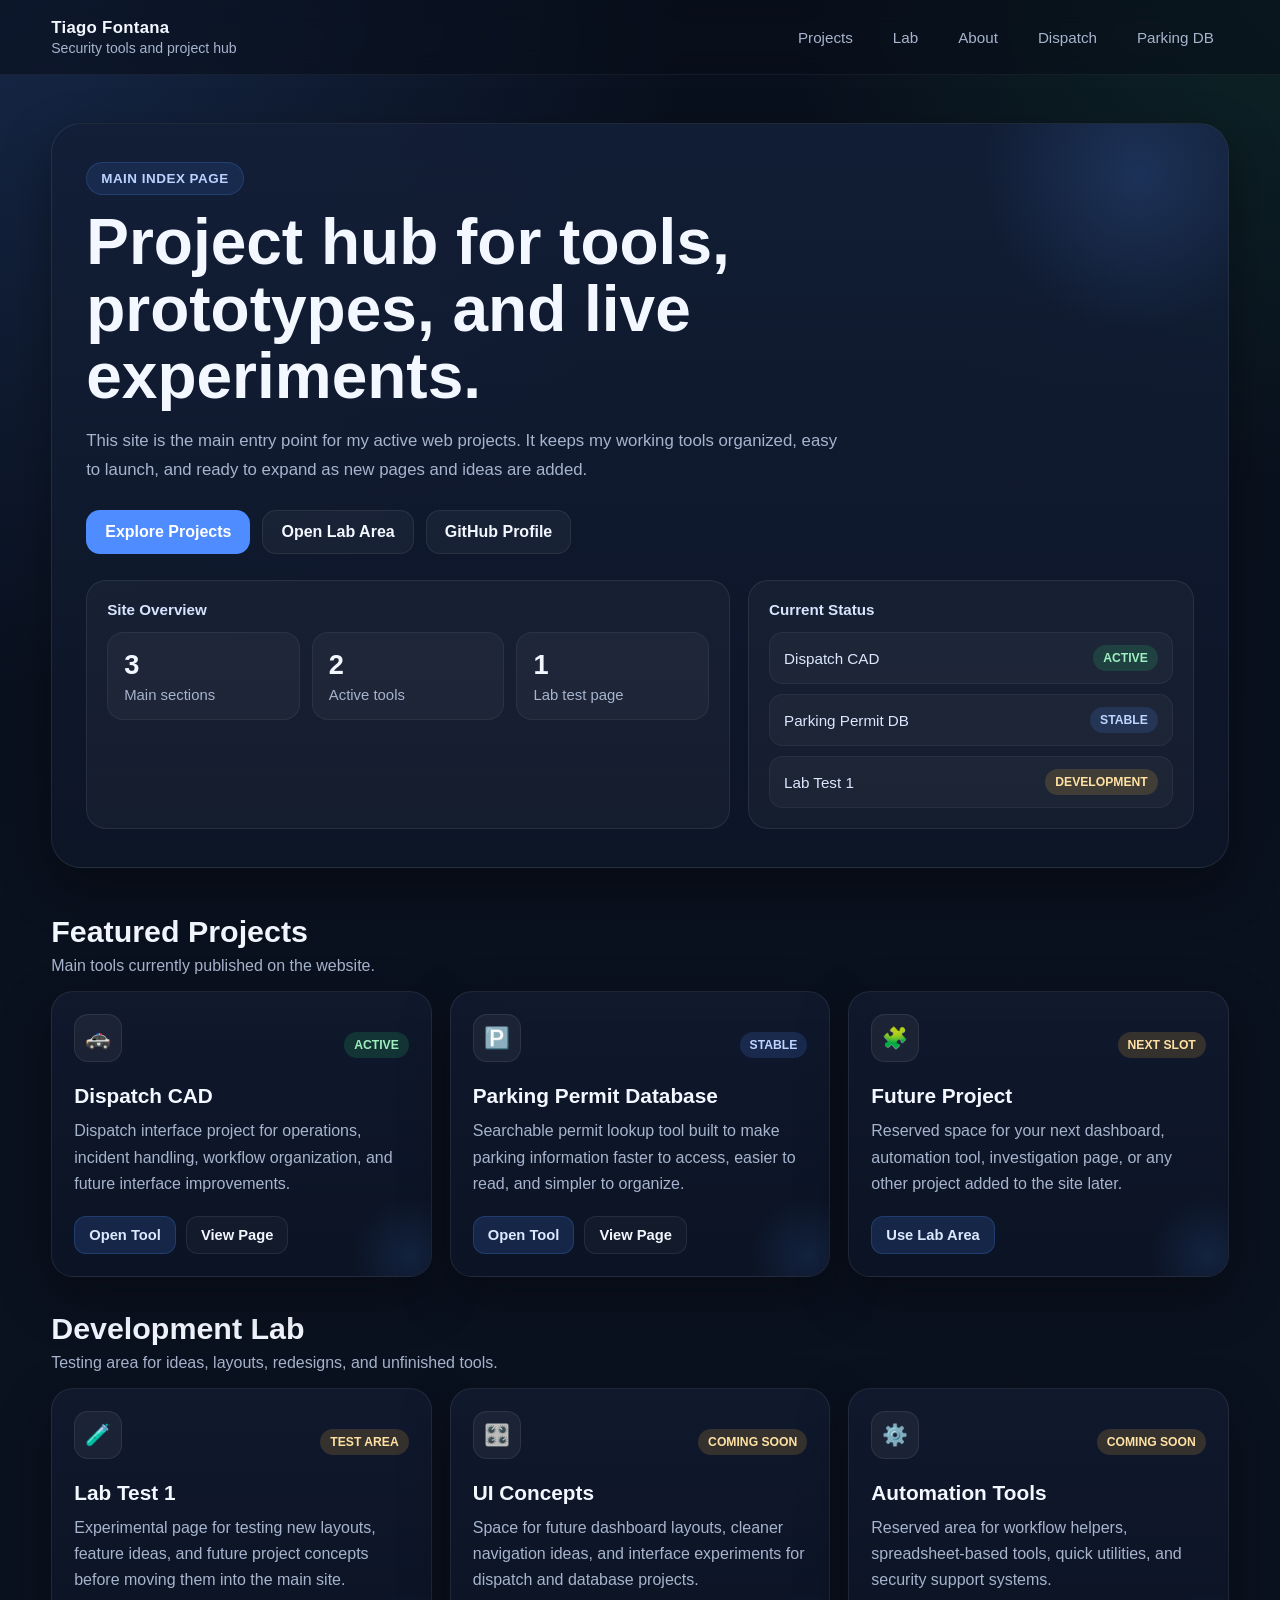
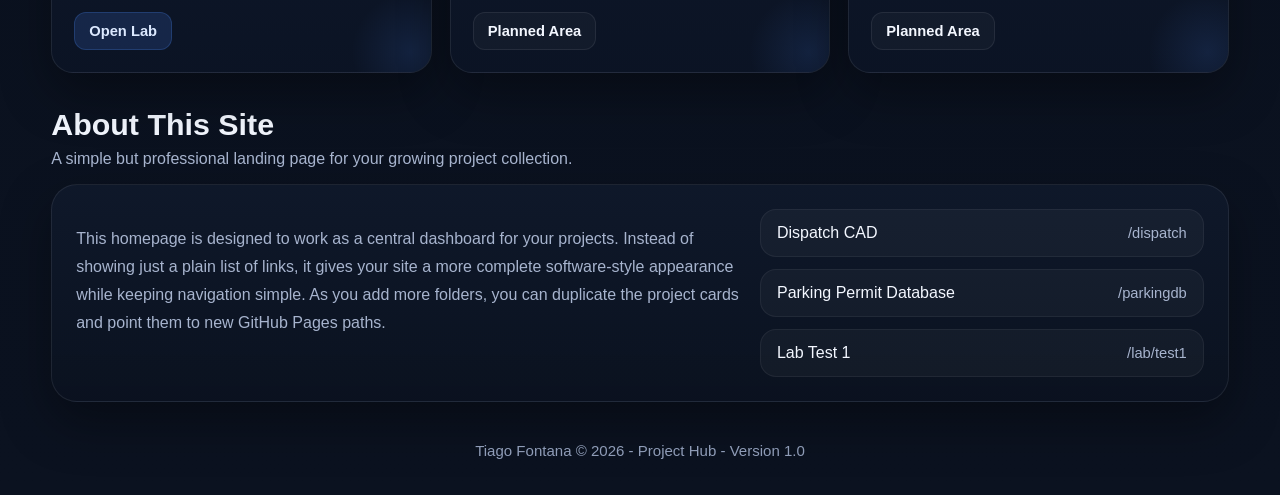
==== index.html @ aa85afec "Update index.html" ====
<!DOCTYPE html>
<html lang="en">
<head>
  <meta charset="UTF-8" />
  <meta name="viewport" content="width=device-width, initial-scale=1.0" />
  <title>Tiago Fontana | Project Hub</title>
  <style>
    :root {
      --bg: #0b1220;
      --bg-secondary: #111a2e;
      --panel: rgba(17, 26, 46, 0.78);
      --panel-strong: rgba(20, 31, 54, 0.92);
      --border: rgba(255, 255, 255, 0.08);
      --border-strong: rgba(255, 255, 255, 0.14);
      --text: #f3f7ff;
      --muted: #a7b4ce;
      --blue: #4f8cff;
      --blue-hover: #3b78ea;
      --green: #2ecc71;
      --yellow: #f4b942;
      --red: #ff6b6b;
      --shadow: 0 20px 50px rgba(0, 0, 0, 0.35);
      --radius: 22px;
      --radius-sm: 14px;
      --max-width: 1200px;
    }

    * {
      box-sizing: border-box;
    }

    html {
      scroll-behavior: smooth;
    }

    body {
      margin: 0;
      font-family: Arial, Helvetica, sans-serif;
      background:
        radial-gradient(circle at top left, rgba(79, 140, 255, 0.18), transparent 28%),
        radial-gradient(circle at top right, rgba(46, 204, 113, 0.10), transparent 20%),
        linear-gradient(180deg, #09101d 0%, #0b1220 100%);
      color: var(--text);
      min-height: 100vh;
    }

    a {
      color: inherit;
      text-decoration: none;
    }

    .container {
      width: min(92%, var(--max-width));
      margin: 0 auto;
    }

    .topbar-wrap {
      position: sticky;
      top: 0;
      z-index: 100;
      backdrop-filter: blur(12px);
      background: rgba(8, 13, 24, 0.55);
      border-bottom: 1px solid rgba(255, 255, 255, 0.05);
    }

    .topbar {
      width: min(92%, var(--max-width));
      margin: 0 auto;
      min-height: 74px;
      display: flex;
      align-items: center;
      justify-content: space-between;
      gap: 18px;
      flex-wrap: wrap;
    }

    .brand {
      display: flex;
      flex-direction: column;
      gap: 2px;
    }

    .brand-title {
      font-size: 1.05rem;
      font-weight: bold;
      letter-spacing: 0.3px;
    }

    .brand-subtitle {
      color: var(--muted);
      font-size: 0.88rem;
    }

    .nav-links {
      display: flex;
      gap: 10px;
      flex-wrap: wrap;
    }

    .nav-link {
      padding: 10px 14px;
      border-radius: 999px;
      color: var(--muted);
      border: 1px solid transparent;
      transition: 0.2s ease;
      font-size: 0.95rem;
    }

    .nav-link:hover {
      color: var(--text);
      border-color: var(--border);
      background: rgba(255, 255, 255, 0.04);
    }

    .hero {
      padding: 48px 0 26px;
    }

    .hero-panel {
      position: relative;
      overflow: hidden;
      background: linear-gradient(180deg, rgba(19, 31, 55, 0.92), rgba(13, 22, 40, 0.88));
      border: 1px solid var(--border);
      border-radius: 30px;
      box-shadow: var(--shadow);
      padding: 38px 34px;
    }

    .hero-panel::before {
      content: "";
      position: absolute;
      width: 340px;
      height: 340px;
      background: radial-gradient(circle, rgba(79, 140, 255, 0.18), transparent 65%);
      top: -120px;
      right: -80px;
      pointer-events: none;
    }

    .eyebrow {
      display: inline-block;
      margin-bottom: 14px;
      padding: 8px 14px;
      border-radius: 999px;
      background: rgba(79, 140, 255, 0.12);
      border: 1px solid rgba(79, 140, 255, 0.2);
      color: #bcd3ff;
      font-size: 0.84rem;
      font-weight: bold;
      letter-spacing: 0.5px;
    }

    h1 {
      margin: 0 0 12px;
      font-size: clamp(2.2rem, 5vw, 4rem);
      line-height: 1.05;
      max-width: 760px;
    }

    .hero-text {
      max-width: 760px;
      color: var(--muted);
      font-size: 1.05rem;
      line-height: 1.7;
      margin-bottom: 26px;
    }

    .hero-actions {
      display: flex;
      gap: 12px;
      flex-wrap: wrap;
      margin-bottom: 26px;
    }

    .btn {
      display: inline-flex;
      align-items: center;
      justify-content: center;
      gap: 8px;
      padding: 12px 18px;
      border-radius: 14px;
      border: 1px solid transparent;
      font-weight: bold;
      transition: transform 0.18s ease, background 0.18s ease, border-color 0.18s ease;
      cursor: pointer;
    }

    .btn:hover {
      transform: translateY(-2px);
    }

    .btn-primary {
      background: var(--blue);
      color: #fff;
    }

    .btn-primary:hover {
      background: var(--blue-hover);
    }

    .btn-secondary {
      background: rgba(255, 255, 255, 0.04);
      border-color: var(--border);
      color: var(--text);
    }

    .btn-secondary:hover {
      background: rgba(255, 255, 255, 0.07);
      border-color: var(--border-strong);
    }

    .hero-grid {
      display: grid;
      grid-template-columns: 1.3fr 0.9fr;
      gap: 18px;
      margin-top: 12px;
    }

    .summary-panel,
    .status-panel {
      background: rgba(255, 255, 255, 0.035);
      border: 1px solid var(--border);
      border-radius: 20px;
      padding: 20px;
    }

    .panel-title {
      font-size: 0.95rem;
      font-weight: bold;
      margin-bottom: 14px;
      color: #d8e4ff;
    }

    .summary-grid {
      display: grid;
      grid-template-columns: repeat(3, minmax(0, 1fr));
      gap: 12px;
    }

    .summary-box {
      background: rgba(255, 255, 255, 0.035);
      border: 1px solid rgba(255, 255, 255, 0.06);
      border-radius: 16px;
      padding: 16px;
    }

    .summary-box h3 {
      margin: 0 0 6px;
      font-size: 1.7rem;
    }

    .summary-box p {
      margin: 0;
      color: var(--muted);
      font-size: 0.93rem;
    }

    .status-list {
      display: grid;
      gap: 10px;
    }

    .status-row {
      display: flex;
      align-items: center;
      justify-content: space-between;
      gap: 12px;
      padding: 12px 14px;
      border-radius: 14px;
      background: rgba(255, 255, 255, 0.03);
      border: 1px solid rgba(255, 255, 255, 0.05);
    }

    .status-name {
      font-size: 0.95rem;
      color: #dce7ff;
    }

    .pill {
      display: inline-block;
      font-size: 0.76rem;
      font-weight: bold;
      padding: 6px 10px;
      border-radius: 999px;
      white-space: nowrap;
    }

    .pill-green {
      background: rgba(46, 204, 113, 0.16);
      color: #9ef0bf;
    }

    .pill-blue {
      background: rgba(79, 140, 255, 0.16);
      color: #bdd5ff;
    }

    .pill-yellow {
      background: rgba(244, 185, 66, 0.16);
      color: #ffe2a3;
    }

    section {
      padding: 20px 0 14px;
    }

    .section-header {
      margin-bottom: 16px;
    }

    .section-header h2 {
      margin: 0 0 8px;
      font-size: 1.9rem;
    }

    .section-header p {
      margin: 0;
      color: var(--muted);
    }

    .cards {
      display: grid;
      grid-template-columns: repeat(3, minmax(0, 1fr));
      gap: 18px;
    }

    .card {
      position: relative;
      overflow: hidden;
      background: linear-gradient(180deg, rgba(17, 26, 46, 0.9), rgba(12, 20, 37, 0.92));
      border: 1px solid var(--border);
      border-radius: var(--radius);
      padding: 22px;
      box-shadow: var(--shadow);
      transition: transform 0.22s ease, border-color 0.22s ease, box-shadow 0.22s ease;
    }

    .card:hover {
      transform: translateY(-6px);
      border-color: var(--border-strong);
      box-shadow: 0 24px 56px rgba(0, 0, 0, 0.42);
    }

    .card::after {
      content: "";
      position: absolute;
      inset: auto -40px -40px auto;
      width: 120px;
      height: 120px;
      background: radial-gradient(circle, rgba(79, 140, 255, 0.12), transparent 70%);
      pointer-events: none;
    }

    .card-icon {
      width: 48px;
      height: 48px;
      border-radius: 14px;
      display: inline-flex;
      align-items: center;
      justify-content: center;
      font-size: 1.3rem;
      margin-bottom: 14px;
      background: rgba(255, 255, 255, 0.05);
      border: 1px solid rgba(255, 255, 255, 0.08);
    }

    .card h3 {
      margin: 0 0 10px;
      font-size: 1.3rem;
    }

    .card p {
      margin: 0 0 18px;
      color: var(--muted);
      min-height: 78px;
      line-height: 1.65;
    }

    .card-top {
      display: flex;
      align-items: center;
      justify-content: space-between;
      gap: 10px;
      margin-bottom: 8px;
    }

    .card-actions {
      display: flex;
      gap: 10px;
      flex-wrap: wrap;
    }

    .small-btn {
      padding: 10px 14px;
      border-radius: 12px;
      font-size: 0.92rem;
      font-weight: bold;
      border: 1px solid var(--border);
      background: rgba(255, 255, 255, 0.03);
      transition: 0.18s ease;
    }

    .small-btn:hover {
      background: rgba(255, 255, 255, 0.07);
      border-color: var(--border-strong);
    }

    .small-btn.primary {
      background: rgba(79, 140, 255, 0.16);
      border-color: rgba(79, 140, 255, 0.22);
      color: #dce9ff;
    }

    .small-btn.primary:hover {
      background: rgba(79, 140, 255, 0.24);
    }

    .about-panel {
      background: linear-gradient(180deg, rgba(16, 25, 43, 0.92), rgba(11, 18, 32, 0.95));
      border: 1px solid var(--border);
      border-radius: 26px;
      padding: 24px;
      box-shadow: var(--shadow);
    }

    .about-grid {
      display: grid;
      grid-template-columns: 1.2fr 0.8fr;
      gap: 18px;
      align-items: start;
    }

    .about-text {
      color: var(--muted);
      line-height: 1.75;
    }

    .quick-links {
      display: grid;
      gap: 12px;
    }

    .quick-link {
      display: flex;
      align-items: center;
      justify-content: space-between;
      gap: 12px;
      padding: 14px 16px;
      border-radius: 16px;
      background: rgba(255, 255, 255, 0.035);
      border: 1px solid rgba(255, 255, 255, 0.06);
      transition: 0.18s ease;
    }

    .quick-link:hover {
      background: rgba(255, 255, 255, 0.06);
      border-color: var(--border-strong);
      transform: translateX(4px);
    }

    .quick-link span:last-child {
      color: var(--muted);
      font-size: 0.92rem;
    }

    footer {
      padding: 26px 0 36px;
      text-align: center;
      color: #8f9cb7;
      font-size: 0.94rem;
    }

    @media (max-width: 980px) {
      .hero-grid,
      .about-grid,
      .cards {
        grid-template-columns: 1fr;
      }

      .summary-grid {
        grid-template-columns: 1fr;
      }
    }

    @media (max-width: 700px) {
      .hero-panel {
        padding: 28px 20px;
      }

      .topbar {
        padding: 12px 0;
      }

      .nav-links {
        width: 100%;
      }

      .nav-link {
        font-size: 0.9rem;
      }

      .section-header h2 {
        font-size: 1.55rem;
      }
    }
  </style>
</head>
<body>
  <div class="topbar-wrap">
    <div class="topbar">
      <div class="brand">
        <div class="brand-title">Tiago Fontana</div>
        <div class="brand-subtitle">Security tools and project hub</div>
      </div>

      <nav class="nav-links">
        <a class="nav-link" href="#projects">Projects</a>
        <a class="nav-link" href="#lab">Lab</a>
        <a class="nav-link" href="#about">About</a>
        <a class="nav-link" href="/dispatch">Dispatch</a>
        <a class="nav-link" href="/parkingdb">Parking DB</a>
      </nav>
    </div>
  </div>

  <main class="container">
    <section class="hero">
      <div class="hero-panel">
        <span class="eyebrow">MAIN INDEX PAGE</span>
        <h1>Project hub for tools, prototypes, and live experiments.</h1>
        <p class="hero-text">
          This site is the main entry point for my active web projects. It keeps my working tools organized,
          easy to launch, and ready to expand as new pages and ideas are added.
        </p>

        <div class="hero-actions">
          <a href="#projects" class="btn btn-primary">Explore Projects</a>
          <a href="#lab" class="btn btn-secondary">Open Lab Area</a>
          <a href="https://github.com/" target="_blank" class="btn btn-secondary">GitHub Profile</a>
        </div>

        <div class="hero-grid">
          <div class="summary-panel">
            <div class="panel-title">Site Overview</div>
            <div class="summary-grid">
              <div class="summary-box">
                <h3>3</h3>
                <p>Main sections</p>
              </div>
              <div class="summary-box">
                <h3>2</h3>
                <p>Active tools</p>
              </div>
              <div class="summary-box">
                <h3>1</h3>
                <p>Lab test page</p>
              </div>
            </div>
          </div>

          <div class="status-panel">
            <div class="panel-title">Current Status</div>
            <div class="status-list">
              <div class="status-row">
                <span class="status-name">Dispatch CAD</span>
                <span class="pill pill-green">ACTIVE</span>
              </div>
              <div class="status-row">
                <span class="status-name">Parking Permit DB</span>
                <span class="pill pill-blue">STABLE</span>
              </div>
              <div class="status-row">
                <span class="status-name">Lab Test 1</span>
                <span class="pill pill-yellow">DEVELOPMENT</span>
              </div>
            </div>
          </div>
        </div>
      </div>
    </section>

    <section id="projects">
      <div class="section-header">
        <h2>Featured Projects</h2>
        <p>Main tools currently published on the website.</p>
      </div>

      <div class="cards">
        <article class="card">
          <div class="card-top">
            <div class="card-icon">🚓</div>
            <span class="pill pill-green">ACTIVE</span>
          </div>
          <h3>Dispatch CAD</h3>
          <p>
            Dispatch interface project for operations, incident handling, workflow organization,
            and future interface improvements.
          </p>
          <div class="card-actions">
            <a class="small-btn primary" href="/dispatch">Open Tool</a>
            <a class="small-btn" href="/dispatch">View Page</a>
          </div>
        </article>

        <article class="card">
          <div class="card-top">
            <div class="card-icon">🅿️</div>
            <span class="pill pill-blue">STABLE</span>
          </div>
          <h3>Parking Permit Database</h3>
          <p>
            Searchable permit lookup tool built to make parking information faster to access,
            easier to read, and simpler to organize.
          </p>
          <div class="card-actions">
            <a class="small-btn primary" href="/parkingdb">Open Tool</a>
            <a class="small-btn" href="/parkingdb">View Page</a>
          </div>
        </article>

        <article class="card">
          <div class="card-top">
            <div class="card-icon">🧩</div>
            <span class="pill pill-yellow">NEXT SLOT</span>
          </div>
          <h3>Future Project</h3>
          <p>
            Reserved space for your next dashboard, automation tool, investigation page,
            or any other project added to the site later.
          </p>
          <div class="card-actions">
            <a class="small-btn primary" href="#lab">Use Lab Area</a>
          </div>
        </article>
      </div>
    </section>

    <section id="lab">
      <div class="section-header">
        <h2>Development Lab</h2>
        <p>Testing area for ideas, layouts, redesigns, and unfinished tools.</p>
      </div>

      <div class="cards">
        <article class="card">
          <div class="card-top">
            <div class="card-icon">🧪</div>
            <span class="pill pill-yellow">TEST AREA</span>
          </div>
          <h3>Lab Test 1</h3>
          <p>
            Experimental page for testing new layouts, feature ideas, and future project concepts
            before moving them into the main site.
          </p>
          <div class="card-actions">
            <a class="small-btn primary" href="/lab/test1">Open Lab</a>
          </div>
        </article>

        <article class="card">
          <div class="card-top">
            <div class="card-icon">🎛️</div>
            <span class="pill pill-yellow">COMING SOON</span>
          </div>
          <h3>UI Concepts</h3>
          <p>
            Space for future dashboard layouts, cleaner navigation ideas, and interface experiments
            for dispatch and database projects.
          </p>
          <div class="card-actions">
            <a class="small-btn" href="#about">Planned Area</a>
          </div>
        </article>

        <article class="card">
          <div class="card-top">
            <div class="card-icon">⚙️</div>
            <span class="pill pill-yellow">COMING SOON</span>
          </div>
          <h3>Automation Tools</h3>
          <p>
            Reserved area for workflow helpers, spreadsheet-based tools, quick utilities,
            and security support systems.
          </p>
          <div class="card-actions">
            <a class="small-btn" href="#about">Planned Area</a>
          </div>
        </article>
      </div>
    </section>

    <section id="about">
      <div class="section-header">
        <h2>About This Site</h2>
        <p>A simple but professional landing page for your growing project collection.</p>
      </div>

      <div class="about-panel">
        <div class="about-grid">
          <div>
            <p class="about-text">
              This homepage is designed to work as a central dashboard for your projects.
              Instead of showing just a plain list of links, it gives your site a more complete
              software-style appearance while keeping navigation simple. As you add more folders,
              you can duplicate the project cards and point them to new GitHub Pages paths.
            </p>
          </div>

          <div class="quick-links">
            <a class="quick-link" href="/dispatch">
              <span>Dispatch CAD</span>
              <span>/dispatch</span>
            </a>
            <a class="quick-link" href="/parkingdb">
              <span>Parking Permit Database</span>
              <span>/parkingdb</span>
            </a>
            <a class="quick-link" href="/lab/test1">
              <span>Lab Test 1</span>
              <span>/lab/test1</span>
            </a>
          </div>
        </div>
      </div>
    </section>

    <footer>
      Tiago Fontana © 2026 - Project Hub - Version 1.0
    </footer>
  </main>
</body>
</html>
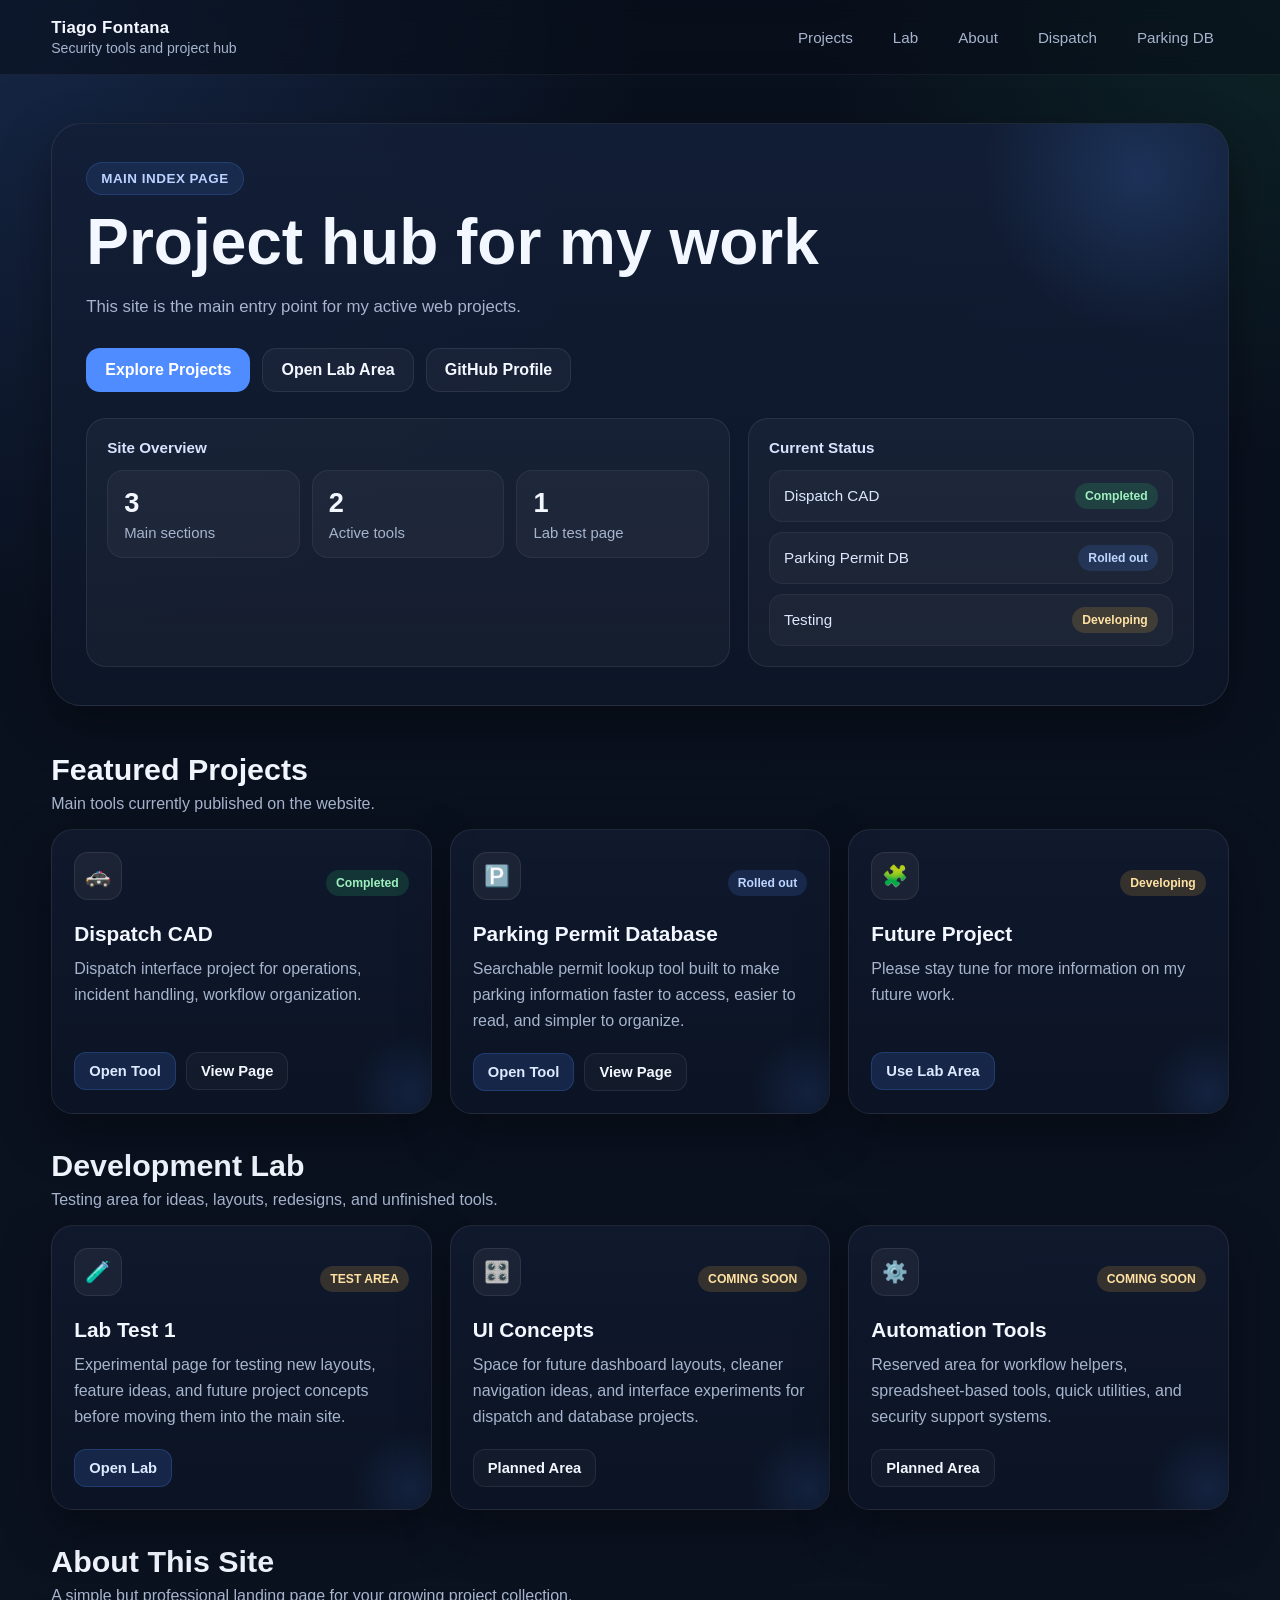
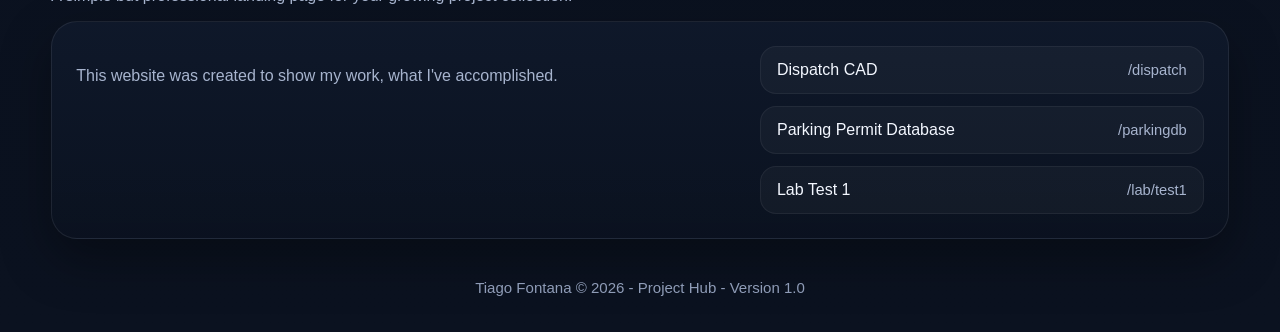
==== commit d8bf154e: "Update index.html" ====
--- a/index.html
+++ b/index.html
@@ -527,16 +527,15 @@
     <section class="hero">
       <div class="hero-panel">
         <span class="eyebrow">MAIN INDEX PAGE</span>
-        <h1>Project hub for tools, prototypes, and live experiments.</h1>
+        <h1>Project hub for my work</h1>
         <p class="hero-text">
-          This site is the main entry point for my active web projects. It keeps my working tools organized,
-          easy to launch, and ready to expand as new pages and ideas are added.
+          This site is the main entry point for my active web projects.
         </p>
 
         <div class="hero-actions">
           <a href="#projects" class="btn btn-primary">Explore Projects</a>
           <a href="#lab" class="btn btn-secondary">Open Lab Area</a>
-          <a href="https://github.com/" target="_blank" class="btn btn-secondary">GitHub Profile</a>
+          <a href="https://github.com/tiagobezfontana-code" target="_blank" class="btn btn-secondary">GitHub Profile</a>
         </div>
 
         <div class="hero-grid">
@@ -563,15 +562,15 @@
             <div class="status-list">
               <div class="status-row">
                 <span class="status-name">Dispatch CAD</span>
-                <span class="pill pill-green">ACTIVE</span>
+                <span class="pill pill-green">Completed</span>
               </div>
               <div class="status-row">
                 <span class="status-name">Parking Permit DB</span>
-                <span class="pill pill-blue">STABLE</span>
+                <span class="pill pill-blue">Rolled out</span>
               </div>
               <div class="status-row">
-                <span class="status-name">Lab Test 1</span>
-                <span class="pill pill-yellow">DEVELOPMENT</span>
+                <span class="status-name">Testing</span>
+                <span class="pill pill-yellow">Developing</span>
               </div>
             </div>
           </div>
@@ -589,12 +588,11 @@
         <article class="card">
           <div class="card-top">
             <div class="card-icon">🚓</div>
-            <span class="pill pill-green">ACTIVE</span>
+            <span class="pill pill-green">Completed</span>
           </div>
           <h3>Dispatch CAD</h3>
           <p>
-            Dispatch interface project for operations, incident handling, workflow organization,
-            and future interface improvements.
+            Dispatch interface project for operations, incident handling, workflow organization.
           </p>
           <div class="card-actions">
             <a class="small-btn primary" href="/dispatch">Open Tool</a>
@@ -605,7 +603,7 @@
         <article class="card">
           <div class="card-top">
             <div class="card-icon">🅿️</div>
-            <span class="pill pill-blue">STABLE</span>
+            <span class="pill pill-blue">Rolled out</span>
           </div>
           <h3>Parking Permit Database</h3>
           <p>
@@ -621,12 +619,11 @@
         <article class="card">
           <div class="card-top">
             <div class="card-icon">🧩</div>
-            <span class="pill pill-yellow">NEXT SLOT</span>
+            <span class="pill pill-yellow">Developing</span>
           </div>
           <h3>Future Project</h3>
           <p>
-            Reserved space for your next dashboard, automation tool, investigation page,
-            or any other project added to the site later.
+            Please stay tune for more information on my future work.
           </p>
           <div class="card-actions">
             <a class="small-btn primary" href="#lab">Use Lab Area</a>
@@ -699,10 +696,7 @@
         <div class="about-grid">
           <div>
             <p class="about-text">
-              This homepage is designed to work as a central dashboard for your projects.
-              Instead of showing just a plain list of links, it gives your site a more complete
-              software-style appearance while keeping navigation simple. As you add more folders,
-              you can duplicate the project cards and point them to new GitHub Pages paths.
+              This website was created to show my work, what I've accomplished.
             </p>
           </div>
 
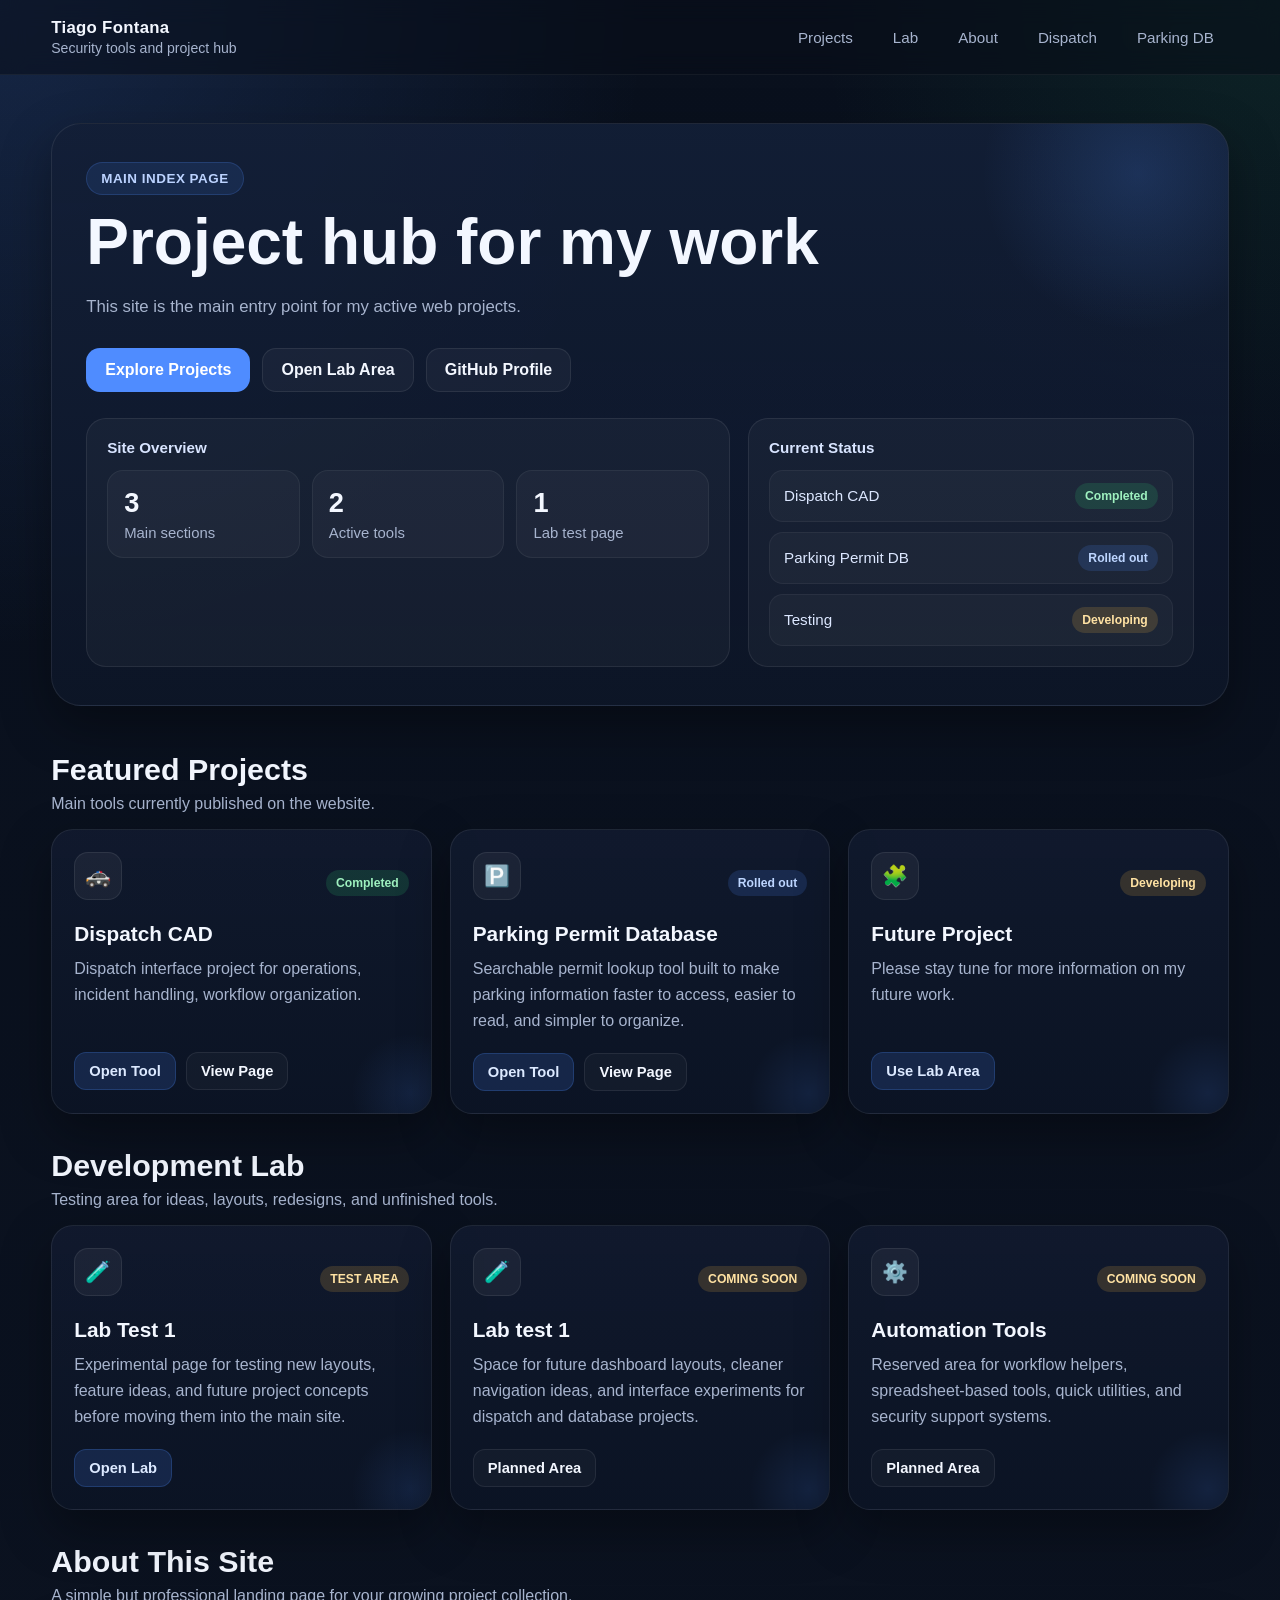
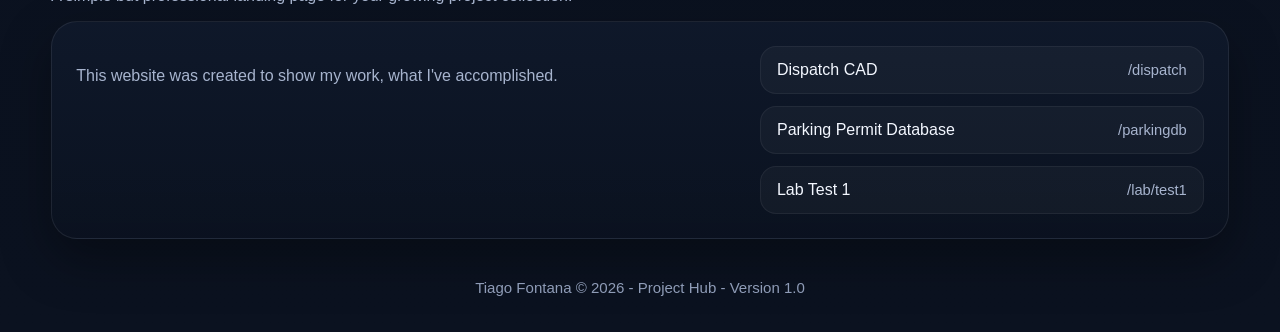
==== commit 8670a0a7: "Update index.html" ====
--- a/index.html
+++ b/index.html
@@ -656,10 +656,10 @@
 
         <article class="card">
           <div class="card-top">
-            <div class="card-icon">🎛️</div>
+            <div class="card-icon">🧪</div>
             <span class="pill pill-yellow">COMING SOON</span>
           </div>
-          <h3>UI Concepts</h3>
+          <h3>Lab test 1</h3>
           <p>
             Space for future dashboard layouts, cleaner navigation ideas, and interface experiments
             for dispatch and database projects.
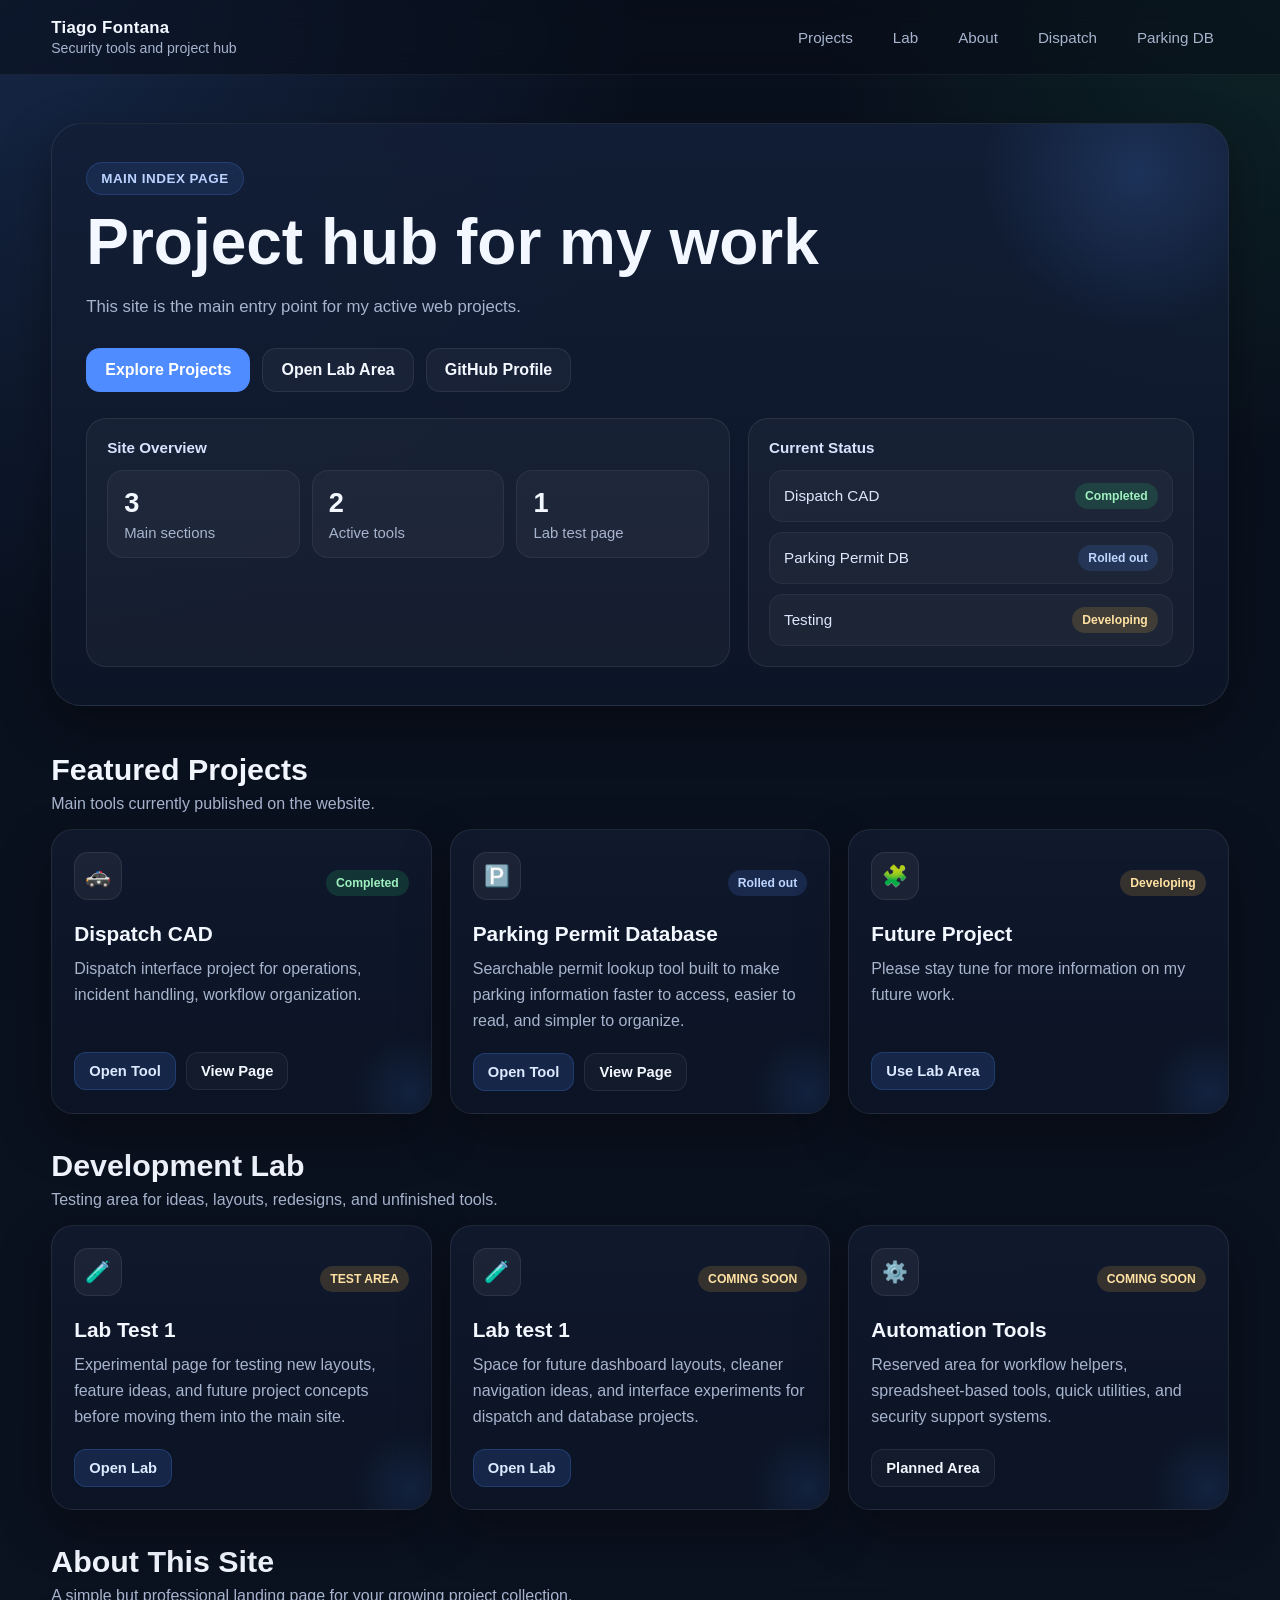
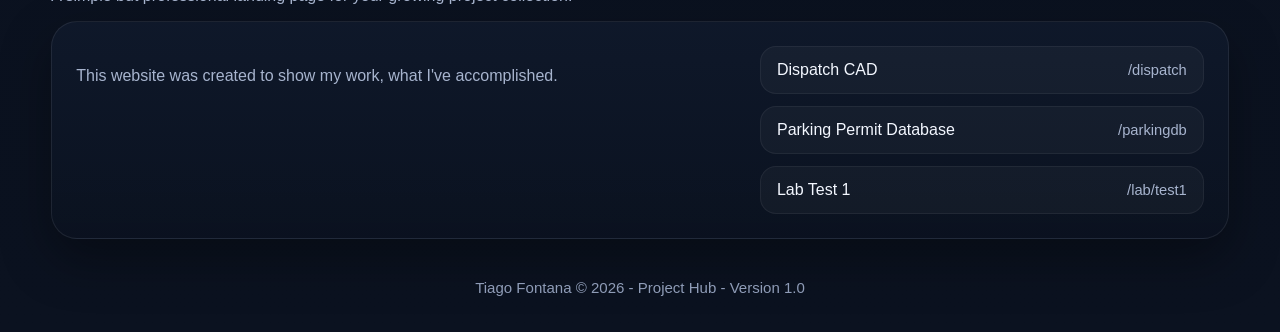
==== commit be40bb75: "Update index.html" ====
--- a/index.html
+++ b/index.html
@@ -665,7 +665,7 @@
             for dispatch and database projects.
           </p>
           <div class="card-actions">
-            <a class="small-btn" href="#about">Planned Area</a>
+            <a class="small-btn primary" href="/lab/test2">Open Lab</a>
           </div>
         </article>
 
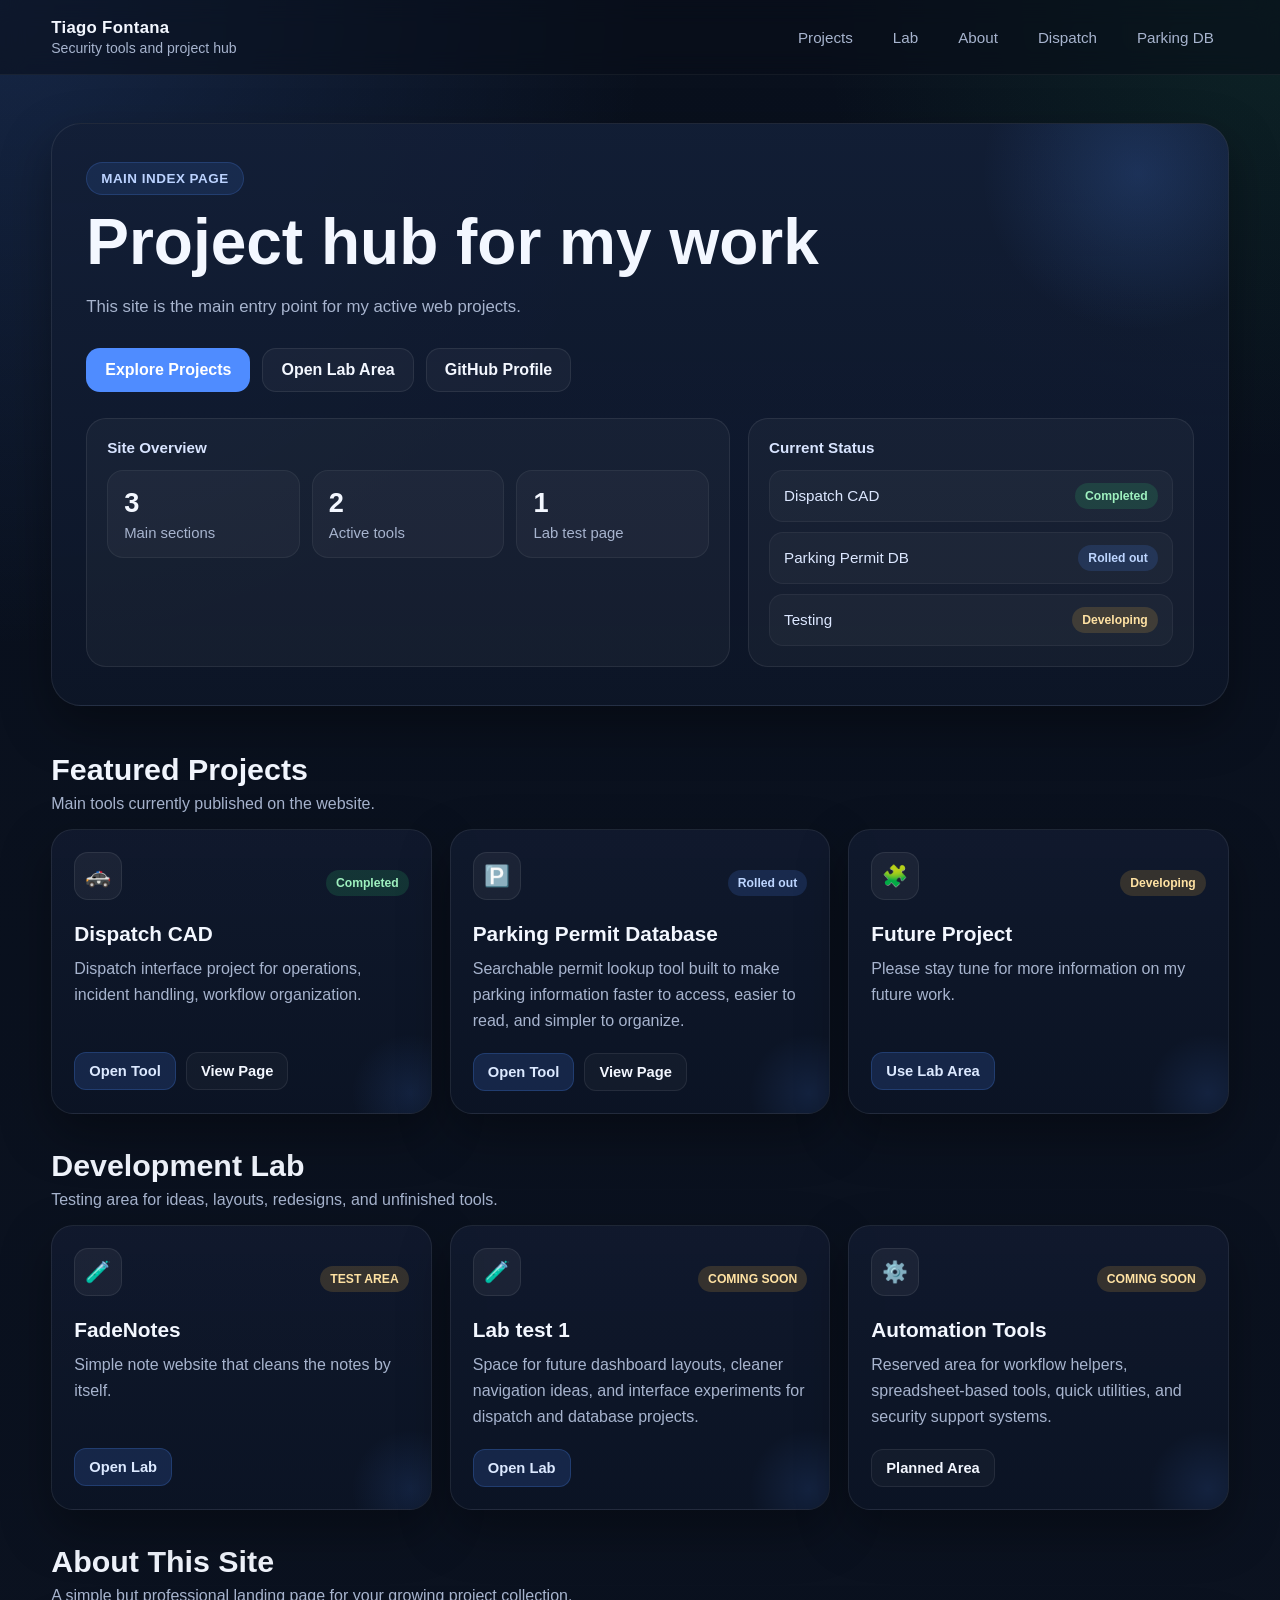
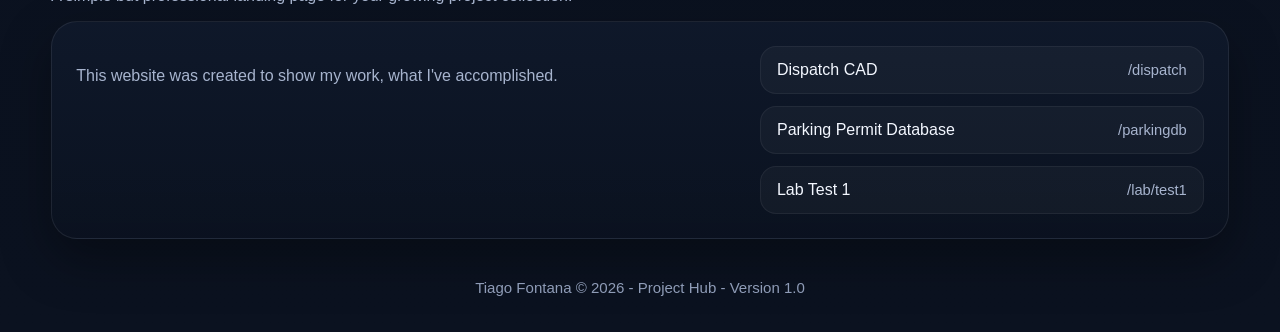
==== commit 8d872e03: "Update index.html" ====
--- a/index.html
+++ b/index.html
@@ -644,10 +644,9 @@
             <div class="card-icon">🧪</div>
             <span class="pill pill-yellow">TEST AREA</span>
           </div>
-          <h3>Lab Test 1</h3>
+          <h3>FadeNotes</h3>
           <p>
-            Experimental page for testing new layouts, feature ideas, and future project concepts
-            before moving them into the main site.
+            Simple note website that cleans the notes by itself.
           </p>
           <div class="card-actions">
             <a class="small-btn primary" href="/lab/test1">Open Lab</a>
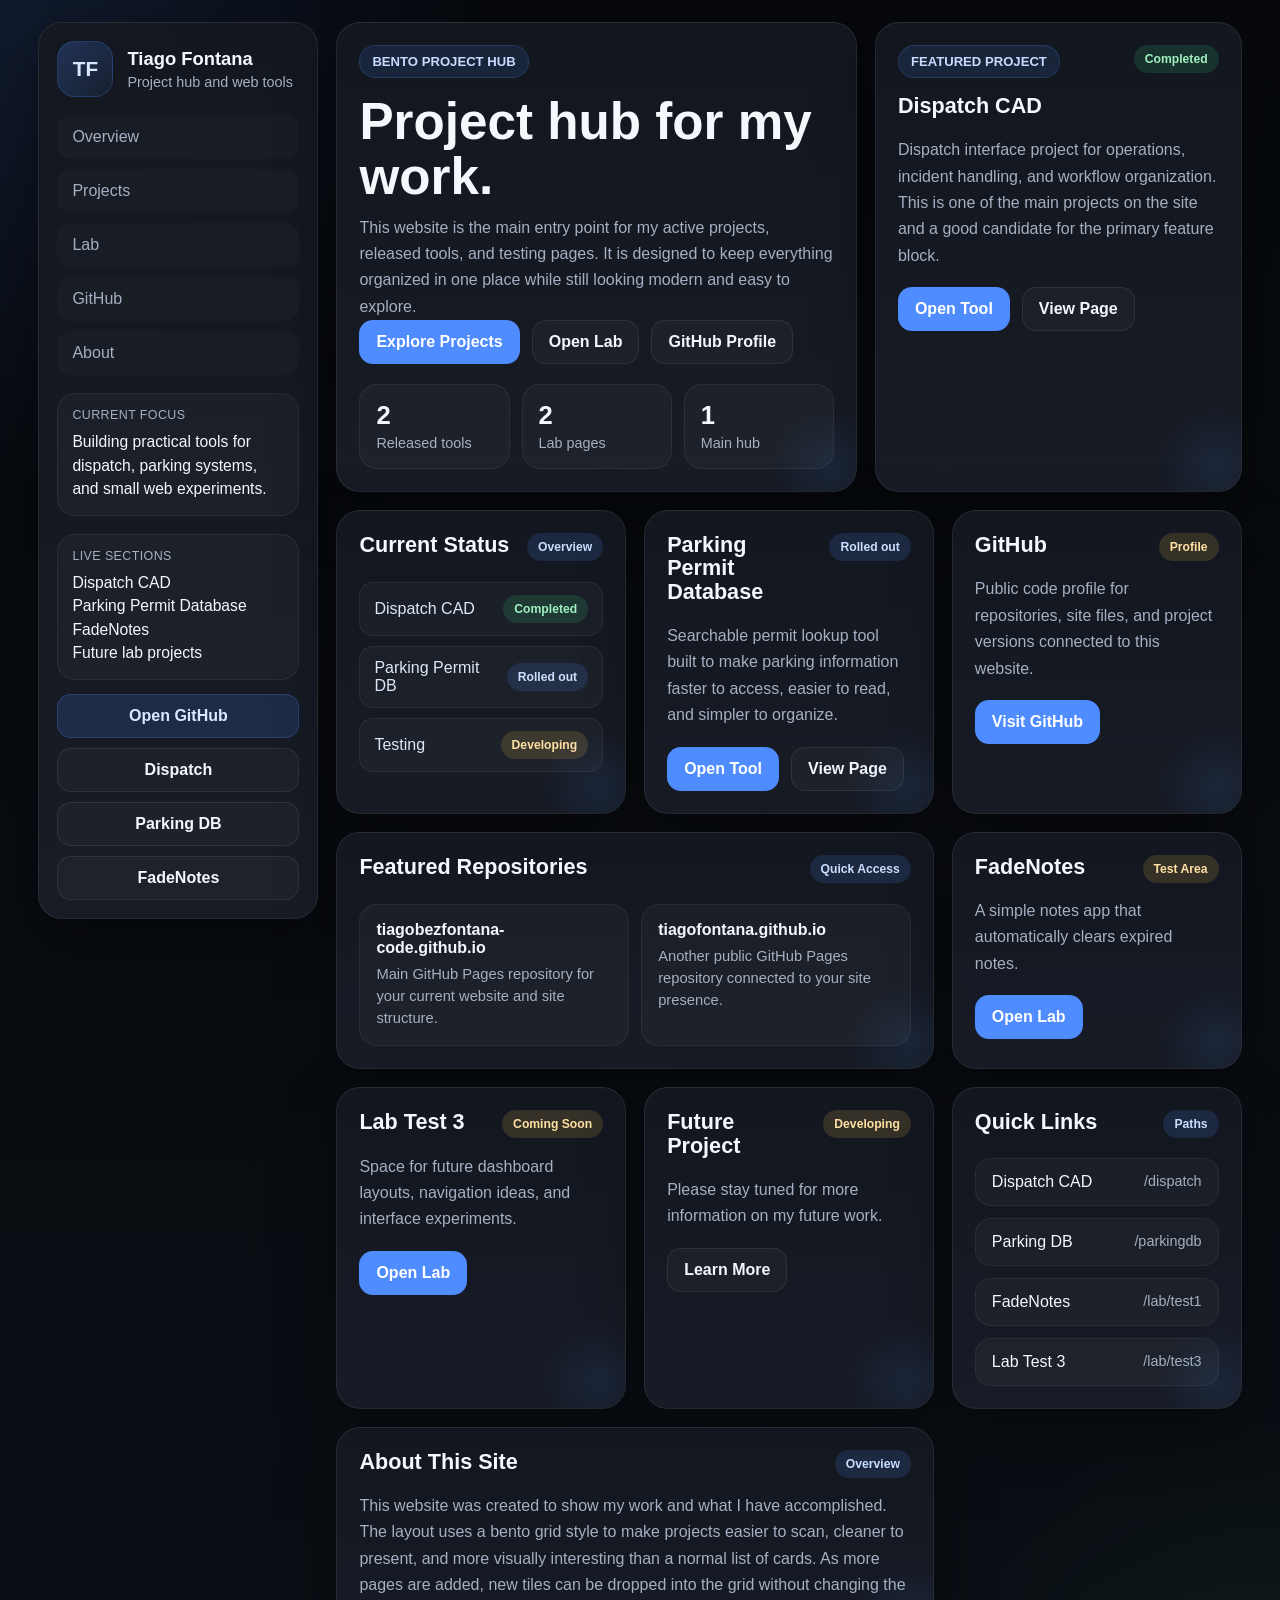
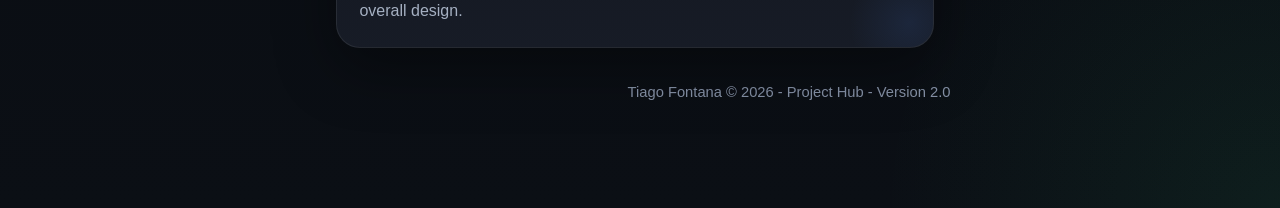
==== commit 7afece56: "Update index.html" ====
--- a/index.html
+++ b/index.html
@@ -3,26 +3,26 @@
 <head>
   <meta charset="UTF-8" />
   <meta name="viewport" content="width=device-width, initial-scale=1.0" />
-  <title>Tiago Fontana | Project Hub</title>
+  <title>Tiago Fontana | Bento Project Hub</title>
   <style>
     :root {
-      --bg: #0b1220;
-      --bg-secondary: #111a2e;
-      --panel: rgba(17, 26, 46, 0.78);
-      --panel-strong: rgba(20, 31, 54, 0.92);
+      --bg: #0a0d12;
+      --bg-soft: #11151c;
+      --panel: rgba(20, 24, 32, 0.92);
+      --panel-2: rgba(24, 29, 39, 0.95);
       --border: rgba(255, 255, 255, 0.08);
       --border-strong: rgba(255, 255, 255, 0.14);
-      --text: #f3f7ff;
-      --muted: #a7b4ce;
+      --text: #f4f7fb;
+      --muted: #a5b0c2;
       --blue: #4f8cff;
-      --blue-hover: #3b78ea;
-      --green: #2ecc71;
-      --yellow: #f4b942;
+      --blue-2: #79a7ff;
+      --green: #35d07f;
+      --yellow: #f3c04f;
       --red: #ff6b6b;
-      --shadow: 0 20px 50px rgba(0, 0, 0, 0.35);
-      --radius: 22px;
-      --radius-sm: 14px;
-      --max-width: 1200px;
+      --shadow: 0 20px 60px rgba(0, 0, 0, 0.38);
+      --radius: 24px;
+      --radius-sm: 18px;
+      --max: 1280px;
     }
 
     * {
@@ -36,11 +36,11 @@
     body {
       margin: 0;
       font-family: Arial, Helvetica, sans-serif;
+      color: var(--text);
       background:
-        radial-gradient(circle at top left, rgba(79, 140, 255, 0.18), transparent 28%),
-        radial-gradient(circle at top right, rgba(46, 204, 113, 0.10), transparent 20%),
-        linear-gradient(180deg, #09101d 0%, #0b1220 100%);
-      color: var(--text);
+        radial-gradient(circle at top left, rgba(79, 140, 255, 0.14), transparent 22%),
+        radial-gradient(circle at bottom right, rgba(53, 208, 127, 0.08), transparent 18%),
+        linear-gradient(180deg, #06080c 0%, #0b0f15 100%);
       min-height: 100vh;
     }
 
@@ -49,654 +49,700 @@
       text-decoration: none;
     }
 
-    .container {
-      width: min(92%, var(--max-width));
-      margin: 0 auto;
-    }
-
-    .topbar-wrap {
+    .page {
+      width: min(94%, var(--max));
+      margin: 22px auto;
+    }
+
+    .layout {
+      display: grid;
+      grid-template-columns: 280px 1fr;
+      gap: 18px;
+      align-items: start;
+    }
+
+    .panel {
+      background: linear-gradient(180deg, var(--panel), var(--panel-2));
+      border: 1px solid var(--border);
+      border-radius: var(--radius);
+      box-shadow: var(--shadow);
+      overflow: hidden;
+    }
+
+    .sidebar {
       position: sticky;
-      top: 0;
-      z-index: 100;
-      backdrop-filter: blur(12px);
-      background: rgba(8, 13, 24, 0.55);
-      border-bottom: 1px solid rgba(255, 255, 255, 0.05);
-    }
-
-    .topbar {
-      width: min(92%, var(--max-width));
-      margin: 0 auto;
-      min-height: 74px;
+      top: 18px;
+      padding: 18px;
+    }
+
+    .brand {
       display: flex;
       align-items: center;
-      justify-content: space-between;
+      gap: 14px;
+      margin-bottom: 18px;
+    }
+
+    .avatar {
+      width: 56px;
+      height: 56px;
+      border-radius: 18px;
+      background: linear-gradient(135deg, rgba(79, 140, 255, 0.24), rgba(79, 140, 255, 0.08));
+      border: 1px solid rgba(79, 140, 255, 0.2);
+      display: flex;
+      align-items: center;
+      justify-content: center;
+      font-size: 1.3rem;
+      font-weight: bold;
+      color: #dbe7ff;
+      flex-shrink: 0;
+    }
+
+    .brand h1 {
+      font-size: 1.15rem;
+      margin: 0 0 4px;
+    }
+
+    .brand p {
+      margin: 0;
+      color: var(--muted);
+      font-size: 0.9rem;
+    }
+
+    .nav {
+      display: grid;
+      gap: 10px;
+      margin: 10px 0 18px;
+    }
+
+    .nav a {
+      padding: 12px 14px;
+      border-radius: 14px;
+      color: var(--muted);
+      border: 1px solid transparent;
+      background: rgba(255,255,255,0.02);
+      transition: 0.18s ease;
+    }
+
+    .nav a:hover {
+      color: var(--text);
+      border-color: var(--border);
+      background: rgba(255,255,255,0.05);
+      transform: translateX(4px);
+    }
+
+    .side-block {
+      margin-top: 18px;
+      padding: 14px;
+      border-radius: 18px;
+      background: rgba(255,255,255,0.03);
+      border: 1px solid rgba(255,255,255,0.06);
+    }
+
+    .side-label {
+      font-size: 0.78rem;
+      letter-spacing: 0.4px;
+      text-transform: uppercase;
+      color: var(--muted);
+      margin-bottom: 8px;
+    }
+
+    .side-value {
+      font-size: 0.98rem;
+      line-height: 1.5;
+    }
+
+    .side-links {
+      display: grid;
+      gap: 10px;
+      margin-top: 14px;
+    }
+
+    .side-btn {
+      display: inline-flex;
+      align-items: center;
+      justify-content: center;
+      padding: 12px 14px;
+      border-radius: 14px;
+      font-weight: bold;
+      border: 1px solid var(--border);
+      background: rgba(255,255,255,0.03);
+      transition: 0.18s ease;
+    }
+
+    .side-btn:hover {
+      background: rgba(255,255,255,0.08);
+      border-color: var(--border-strong);
+    }
+
+    .side-btn.primary {
+      background: rgba(79, 140, 255, 0.16);
+      border-color: rgba(79, 140, 255, 0.24);
+      color: #dce8ff;
+    }
+
+    .side-btn.primary:hover {
+      background: rgba(79, 140, 255, 0.25);
+    }
+
+    .content {
+      display: grid;
+      grid-template-columns: repeat(12, minmax(0, 1fr));
       gap: 18px;
-      flex-wrap: wrap;
-    }
-
-    .brand {
+    }
+
+    .tile {
+      padding: 22px;
+      min-height: 170px;
+      position: relative;
+    }
+
+    .tile::after {
+      content: "";
+      position: absolute;
+      inset: auto -36px -36px auto;
+      width: 120px;
+      height: 120px;
+      background: radial-gradient(circle, rgba(79, 140, 255, 0.10), transparent 70%);
+      pointer-events: none;
+    }
+
+    .hero {
+      grid-column: span 7;
+      min-height: 280px;
       display: flex;
       flex-direction: column;
-      gap: 2px;
-    }
-
-    .brand-title {
-      font-size: 1.05rem;
-      font-weight: bold;
-      letter-spacing: 0.3px;
-    }
-
-    .brand-subtitle {
-      color: var(--muted);
-      font-size: 0.88rem;
-    }
-
-    .nav-links {
-      display: flex;
-      gap: 10px;
-      flex-wrap: wrap;
-    }
-
-    .nav-link {
-      padding: 10px 14px;
-      border-radius: 999px;
-      color: var(--muted);
-      border: 1px solid transparent;
-      transition: 0.2s ease;
-      font-size: 0.95rem;
-    }
-
-    .nav-link:hover {
-      color: var(--text);
-      border-color: var(--border);
-      background: rgba(255, 255, 255, 0.04);
-    }
-
-    .hero {
-      padding: 48px 0 26px;
-    }
-
-    .hero-panel {
-      position: relative;
-      overflow: hidden;
-      background: linear-gradient(180deg, rgba(19, 31, 55, 0.92), rgba(13, 22, 40, 0.88));
-      border: 1px solid var(--border);
-      border-radius: 30px;
-      box-shadow: var(--shadow);
-      padding: 38px 34px;
-    }
-
-    .hero-panel::before {
-      content: "";
-      position: absolute;
-      width: 340px;
-      height: 340px;
-      background: radial-gradient(circle, rgba(79, 140, 255, 0.18), transparent 65%);
-      top: -120px;
-      right: -80px;
-      pointer-events: none;
+      justify-content: space-between;
+    }
+
+    .feature {
+      grid-column: span 5;
+      min-height: 280px;
+    }
+
+    .medium {
+      grid-column: span 4;
+    }
+
+    .wide {
+      grid-column: span 8;
+    }
+
+    .small {
+      grid-column: span 4;
+      min-height: 150px;
+    }
+
+    .full {
+      grid-column: 1 / -1;
+      min-height: 120px;
     }
 
     .eyebrow {
-      display: inline-block;
-      margin-bottom: 14px;
-      padding: 8px 14px;
+      display: inline-flex;
+      align-items: center;
+      gap: 8px;
+      padding: 8px 12px;
       border-radius: 999px;
       background: rgba(79, 140, 255, 0.12);
       border: 1px solid rgba(79, 140, 255, 0.2);
-      color: #bcd3ff;
-      font-size: 0.84rem;
+      color: #c8daff;
+      font-size: 0.82rem;
       font-weight: bold;
-      letter-spacing: 0.5px;
-    }
-
-    h1 {
-      margin: 0 0 12px;
-      font-size: clamp(2.2rem, 5vw, 4rem);
-      line-height: 1.05;
-      max-width: 760px;
+      margin-bottom: 16px;
+      width: fit-content;
+    }
+
+    .tile h2,
+    .tile h3 {
+      margin: 0 0 10px;
+      line-height: 1.08;
+    }
+
+    .hero h2 {
+      font-size: clamp(2rem, 4vw, 3.5rem);
+      max-width: 640px;
+    }
+
+    .feature h3,
+    .wide h3,
+    .medium h3,
+    .small h3 {
+      font-size: 1.35rem;
+    }
+
+    .tile p {
+      margin: 0;
+      color: var(--muted);
+      line-height: 1.65;
     }
 
     .hero-text {
-      max-width: 760px;
-      color: var(--muted);
-      font-size: 1.05rem;
-      line-height: 1.7;
-      margin-bottom: 26px;
-    }
-
-    .hero-actions {
+      max-width: 700px;
+      font-size: 1rem;
+      margin-bottom: 22px;
+    }
+
+    .actions {
       display: flex;
       gap: 12px;
       flex-wrap: wrap;
-      margin-bottom: 26px;
     }
 
     .btn {
       display: inline-flex;
       align-items: center;
       justify-content: center;
-      gap: 8px;
-      padding: 12px 18px;
+      padding: 12px 16px;
       border-radius: 14px;
-      border: 1px solid transparent;
       font-weight: bold;
-      transition: transform 0.18s ease, background 0.18s ease, border-color 0.18s ease;
-      cursor: pointer;
+      border: 1px solid var(--border);
+      background: rgba(255,255,255,0.03);
+      transition: 0.18s ease;
     }
 
     .btn:hover {
+      background: rgba(255,255,255,0.08);
+      border-color: var(--border-strong);
       transform: translateY(-2px);
     }
 
-    .btn-primary {
+    .btn.primary {
       background: var(--blue);
-      color: #fff;
-    }
-
-    .btn-primary:hover {
-      background: var(--blue-hover);
-    }
-
-    .btn-secondary {
-      background: rgba(255, 255, 255, 0.04);
-      border-color: var(--border);
-      color: var(--text);
-    }
-
-    .btn-secondary:hover {
-      background: rgba(255, 255, 255, 0.07);
-      border-color: var(--border-strong);
-    }
-
-    .hero-grid {
+      border-color: transparent;
+      color: white;
+    }
+
+    .btn.primary:hover {
+      background: #3e7df5;
+    }
+
+    .top-row {
+      display: flex;
+      justify-content: space-between;
+      gap: 14px;
+      align-items: flex-start;
+      margin-bottom: 10px;
+    }
+
+    .pill {
+      display: inline-block;
+      white-space: nowrap;
+      padding: 7px 11px;
+      border-radius: 999px;
+      font-size: 0.76rem;
+      font-weight: bold;
+    }
+
+    .pill-green {
+      background: rgba(53, 208, 127, 0.15);
+      color: #9ef0bf;
+    }
+
+    .pill-blue {
+      background: rgba(79, 140, 255, 0.15);
+      color: #cadeff;
+    }
+
+    .pill-yellow {
+      background: rgba(243, 192, 79, 0.15);
+      color: #ffe1a4;
+    }
+
+    .stats {
       display: grid;
-      grid-template-columns: 1.3fr 0.9fr;
-      gap: 18px;
-      margin-top: 12px;
-    }
-
-    .summary-panel,
-    .status-panel {
-      background: rgba(255, 255, 255, 0.035);
-      border: 1px solid var(--border);
-      border-radius: 20px;
-      padding: 20px;
-    }
-
-    .panel-title {
-      font-size: 0.95rem;
-      font-weight: bold;
-      margin-bottom: 14px;
-      color: #d8e4ff;
-    }
-
-    .summary-grid {
-      display: grid;
-      grid-template-columns: repeat(3, minmax(0, 1fr));
+      grid-template-columns: repeat(3, minmax(0,1fr));
       gap: 12px;
-    }
-
-    .summary-box {
-      background: rgba(255, 255, 255, 0.035);
-      border: 1px solid rgba(255, 255, 255, 0.06);
-      border-radius: 16px;
+      margin-top: 20px;
+    }
+
+    .stat-box {
       padding: 16px;
-    }
-
-    .summary-box h3 {
-      margin: 0 0 6px;
-      font-size: 1.7rem;
-    }
-
-    .summary-box p {
-      margin: 0;
+      border-radius: 18px;
+      background: rgba(255,255,255,0.03);
+      border: 1px solid rgba(255,255,255,0.06);
+    }
+
+    .stat-box strong {
+      display: block;
+      font-size: 1.6rem;
+      margin-bottom: 4px;
+    }
+
+    .stat-box span {
       color: var(--muted);
-      font-size: 0.93rem;
-    }
-
-    .status-list {
+      font-size: 0.9rem;
+    }
+
+    .mini-list {
       display: grid;
       gap: 10px;
-    }
-
-    .status-row {
+      margin-top: 16px;
+    }
+
+    .mini-row {
       display: flex;
-      align-items: center;
       justify-content: space-between;
       gap: 12px;
+      align-items: center;
       padding: 12px 14px;
       border-radius: 14px;
-      background: rgba(255, 255, 255, 0.03);
-      border: 1px solid rgba(255, 255, 255, 0.05);
-    }
-
-    .status-name {
-      font-size: 0.95rem;
-      color: #dce7ff;
-    }
-
-    .pill {
-      display: inline-block;
-      font-size: 0.76rem;
-      font-weight: bold;
-      padding: 6px 10px;
-      border-radius: 999px;
-      white-space: nowrap;
-    }
-
-    .pill-green {
-      background: rgba(46, 204, 113, 0.16);
-      color: #9ef0bf;
-    }
-
-    .pill-blue {
-      background: rgba(79, 140, 255, 0.16);
-      color: #bdd5ff;
-    }
-
-    .pill-yellow {
-      background: rgba(244, 185, 66, 0.16);
-      color: #ffe2a3;
-    }
-
-    section {
-      padding: 20px 0 14px;
-    }
-
-    .section-header {
-      margin-bottom: 16px;
-    }
-
-    .section-header h2 {
-      margin: 0 0 8px;
-      font-size: 1.9rem;
-    }
-
-    .section-header p {
-      margin: 0;
+      background: rgba(255,255,255,0.03);
+      border: 1px solid rgba(255,255,255,0.06);
+    }
+
+    .mini-row span:first-child {
+      color: #dde7f8;
+    }
+
+    .repo-grid {
+      display: grid;
+      grid-template-columns: repeat(2, minmax(0,1fr));
+      gap: 12px;
+      margin-top: 16px;
+    }
+
+    .repo-card {
+      padding: 16px;
+      border-radius: 18px;
+      background: rgba(255,255,255,0.03);
+      border: 1px solid rgba(255,255,255,0.06);
+      transition: 0.18s ease;
+    }
+
+    .repo-card:hover {
+      background: rgba(255,255,255,0.06);
+      border-color: var(--border-strong);
+      transform: translateY(-3px);
+    }
+
+    .repo-card strong {
+      display: block;
+      margin-bottom: 6px;
+      font-size: 1rem;
+    }
+
+    .repo-card span {
       color: var(--muted);
-    }
-
-    .cards {
-      display: grid;
-      grid-template-columns: repeat(3, minmax(0, 1fr));
-      gap: 18px;
-    }
-
-    .card {
-      position: relative;
-      overflow: hidden;
-      background: linear-gradient(180deg, rgba(17, 26, 46, 0.9), rgba(12, 20, 37, 0.92));
-      border: 1px solid var(--border);
-      border-radius: var(--radius);
-      padding: 22px;
-      box-shadow: var(--shadow);
-      transition: transform 0.22s ease, border-color 0.22s ease, box-shadow 0.22s ease;
-    }
-
-    .card:hover {
-      transform: translateY(-6px);
-      border-color: var(--border-strong);
-      box-shadow: 0 24px 56px rgba(0, 0, 0, 0.42);
-    }
-
-    .card::after {
-      content: "";
-      position: absolute;
-      inset: auto -40px -40px auto;
-      width: 120px;
-      height: 120px;
-      background: radial-gradient(circle, rgba(79, 140, 255, 0.12), transparent 70%);
-      pointer-events: none;
-    }
-
-    .card-icon {
-      width: 48px;
-      height: 48px;
-      border-radius: 14px;
-      display: inline-flex;
-      align-items: center;
-      justify-content: center;
-      font-size: 1.3rem;
-      margin-bottom: 14px;
-      background: rgba(255, 255, 255, 0.05);
-      border: 1px solid rgba(255, 255, 255, 0.08);
-    }
-
-    .card h3 {
-      margin: 0 0 10px;
-      font-size: 1.3rem;
-    }
-
-    .card p {
-      margin: 0 0 18px;
-      color: var(--muted);
-      min-height: 78px;
-      line-height: 1.65;
-    }
-
-    .card-top {
-      display: flex;
-      align-items: center;
-      justify-content: space-between;
-      gap: 10px;
-      margin-bottom: 8px;
-    }
-
-    .card-actions {
-      display: flex;
-      gap: 10px;
-      flex-wrap: wrap;
-    }
-
-    .small-btn {
-      padding: 10px 14px;
-      border-radius: 12px;
       font-size: 0.92rem;
-      font-weight: bold;
-      border: 1px solid var(--border);
-      background: rgba(255, 255, 255, 0.03);
-      transition: 0.18s ease;
-    }
-
-    .small-btn:hover {
-      background: rgba(255, 255, 255, 0.07);
-      border-color: var(--border-strong);
-    }
-
-    .small-btn.primary {
-      background: rgba(79, 140, 255, 0.16);
-      border-color: rgba(79, 140, 255, 0.22);
-      color: #dce9ff;
-    }
-
-    .small-btn.primary:hover {
-      background: rgba(79, 140, 255, 0.24);
-    }
-
-    .about-panel {
-      background: linear-gradient(180deg, rgba(16, 25, 43, 0.92), rgba(11, 18, 32, 0.95));
-      border: 1px solid var(--border);
-      border-radius: 26px;
-      padding: 24px;
-      box-shadow: var(--shadow);
-    }
-
-    .about-grid {
-      display: grid;
-      grid-template-columns: 1.2fr 0.8fr;
-      gap: 18px;
-      align-items: start;
-    }
-
-    .about-text {
-      color: var(--muted);
-      line-height: 1.75;
+      line-height: 1.5;
     }
 
     .quick-links {
       display: grid;
       gap: 12px;
+      margin-top: 14px;
     }
 
     .quick-link {
       display: flex;
-      align-items: center;
       justify-content: space-between;
       gap: 12px;
       padding: 14px 16px;
       border-radius: 16px;
-      background: rgba(255, 255, 255, 0.035);
-      border: 1px solid rgba(255, 255, 255, 0.06);
+      background: rgba(255,255,255,0.03);
+      border: 1px solid rgba(255,255,255,0.06);
       transition: 0.18s ease;
     }
 
     .quick-link:hover {
-      background: rgba(255, 255, 255, 0.06);
+      background: rgba(255,255,255,0.07);
       border-color: var(--border-strong);
       transform: translateX(4px);
     }
 
     .quick-link span:last-child {
       color: var(--muted);
+      font-size: 0.9rem;
+    }
+
+    .footer {
+      color: #8793a8;
+      text-align: center;
+      padding: 18px 8px 4px;
       font-size: 0.92rem;
     }
 
-    footer {
-      padding: 26px 0 36px;
-      text-align: center;
-      color: #8f9cb7;
-      font-size: 0.94rem;
-    }
-
-    @media (max-width: 980px) {
-      .hero-grid,
-      .about-grid,
-      .cards {
+    @media (max-width: 1100px) {
+      .layout {
         grid-template-columns: 1fr;
       }
 
-      .summary-grid {
+      .sidebar {
+        position: static;
+      }
+
+      .content {
+        grid-template-columns: repeat(6, minmax(0, 1fr));
+      }
+
+      .hero,
+      .feature,
+      .wide,
+      .medium,
+      .small {
+        grid-column: span 6;
+      }
+    }
+
+    @media (max-width: 720px) {
+      .page {
+        width: min(96%, var(--max));
+        margin: 14px auto;
+      }
+
+      .content {
         grid-template-columns: 1fr;
       }
-    }
-
-    @media (max-width: 700px) {
-      .hero-panel {
-        padding: 28px 20px;
-      }
-
-      .topbar {
-        padding: 12px 0;
-      }
-
-      .nav-links {
-        width: 100%;
-      }
-
-      .nav-link {
-        font-size: 0.9rem;
-      }
-
-      .section-header h2 {
-        font-size: 1.55rem;
+
+      .hero,
+      .feature,
+      .wide,
+      .medium,
+      .small,
+      .full {
+        grid-column: auto;
+      }
+
+      .stats,
+      .repo-grid {
+        grid-template-columns: 1fr;
+      }
+
+      .tile {
+        min-height: auto;
+        padding: 18px;
+      }
+
+      .hero {
+        min-height: auto;
       }
     }
   </style>
 </head>
 <body>
-  <div class="topbar-wrap">
-    <div class="topbar">
-      <div class="brand">
-        <div class="brand-title">Tiago Fontana</div>
-        <div class="brand-subtitle">Security tools and project hub</div>
-      </div>
-
-      <nav class="nav-links">
-        <a class="nav-link" href="#projects">Projects</a>
-        <a class="nav-link" href="#lab">Lab</a>
-        <a class="nav-link" href="#about">About</a>
-        <a class="nav-link" href="/dispatch">Dispatch</a>
-        <a class="nav-link" href="/parkingdb">Parking DB</a>
-      </nav>
-    </div>
-  </div>
-
-  <main class="container">
-    <section class="hero">
-      <div class="hero-panel">
-        <span class="eyebrow">MAIN INDEX PAGE</span>
-        <h1>Project hub for my work</h1>
-        <p class="hero-text">
-          This site is the main entry point for my active web projects.
-        </p>
-
-        <div class="hero-actions">
-          <a href="#projects" class="btn btn-primary">Explore Projects</a>
-          <a href="#lab" class="btn btn-secondary">Open Lab Area</a>
-          <a href="https://github.com/tiagobezfontana-code" target="_blank" class="btn btn-secondary">GitHub Profile</a>
+  <div class="page">
+    <div class="layout">
+      <aside class="panel sidebar">
+        <div class="brand">
+          <div class="avatar">TF</div>
+          <div>
+            <h1>Tiago Fontana</h1>
+            <p>Project hub and web tools</p>
+          </div>
         </div>
 
-        <div class="hero-grid">
-          <div class="summary-panel">
-            <div class="panel-title">Site Overview</div>
-            <div class="summary-grid">
-              <div class="summary-box">
-                <h3>3</h3>
-                <p>Main sections</p>
+        <nav class="nav">
+          <a href="#overview">Overview</a>
+          <a href="#projects">Projects</a>
+          <a href="#lab">Lab</a>
+          <a href="#github">GitHub</a>
+          <a href="#about">About</a>
+        </nav>
+
+        <div class="side-block">
+          <div class="side-label">Current Focus</div>
+          <div class="side-value">
+            Building practical tools for dispatch, parking systems, and small web experiments.
+          </div>
+        </div>
+
+        <div class="side-block">
+          <div class="side-label">Live Sections</div>
+          <div class="side-value">
+            Dispatch CAD<br />
+            Parking Permit Database<br />
+            FadeNotes<br />
+            Future lab projects
+          </div>
+        </div>
+
+        <div class="side-links">
+          <a class="side-btn primary" href="https://github.com/tiagobezfontana-code" target="_blank">Open GitHub</a>
+          <a class="side-btn" href="/dispatch">Dispatch</a>
+          <a class="side-btn" href="/parkingdb">Parking DB</a>
+          <a class="side-btn" href="/lab/test1">FadeNotes</a>
+        </div>
+      </aside>
+
+      <main class="content">
+        <section class="panel tile hero" id="overview">
+          <div>
+            <div class="eyebrow">BENTO PROJECT HUB</div>
+            <h2>Project hub for my work.</h2>
+            <p class="hero-text">
+              This website is the main entry point for my active projects, released tools,
+              and testing pages. It is designed to keep everything organized in one place
+              while still looking modern and easy to explore.
+            </p>
+          </div>
+
+          <div>
+            <div class="actions">
+              <a class="btn primary" href="#projects">Explore Projects</a>
+              <a class="btn" href="#lab">Open Lab</a>
+              <a class="btn" href="https://github.com/tiagobezfontana-code" target="_blank">GitHub Profile</a>
+            </div>
+
+            <div class="stats">
+              <div class="stat-box">
+                <strong>2</strong>
+                <span>Released tools</span>
               </div>
-              <div class="summary-box">
-                <h3>2</h3>
-                <p>Active tools</p>
+              <div class="stat-box">
+                <strong>2</strong>
+                <span>Lab pages</span>
               </div>
-              <div class="summary-box">
-                <h3>1</h3>
-                <p>Lab test page</p>
+              <div class="stat-box">
+                <strong>1</strong>
+                <span>Main hub</span>
               </div>
             </div>
           </div>
-
-          <div class="status-panel">
-            <div class="panel-title">Current Status</div>
-            <div class="status-list">
-              <div class="status-row">
-                <span class="status-name">Dispatch CAD</span>
-                <span class="pill pill-green">Completed</span>
-              </div>
-              <div class="status-row">
-                <span class="status-name">Parking Permit DB</span>
-                <span class="pill pill-blue">Rolled out</span>
-              </div>
-              <div class="status-row">
-                <span class="status-name">Testing</span>
-                <span class="pill pill-yellow">Developing</span>
-              </div>
+        </section>
+
+        <section class="panel tile feature" id="projects">
+          <div class="top-row">
+            <div>
+              <div class="eyebrow">FEATURED PROJECT</div>
+              <h3>Dispatch CAD</h3>
             </div>
-          </div>
-        </div>
-      </div>
-    </section>
-
-    <section id="projects">
-      <div class="section-header">
-        <h2>Featured Projects</h2>
-        <p>Main tools currently published on the website.</p>
-      </div>
-
-      <div class="cards">
-        <article class="card">
-          <div class="card-top">
-            <div class="card-icon">🚓</div>
             <span class="pill pill-green">Completed</span>
           </div>
-          <h3>Dispatch CAD</h3>
+
           <p>
-            Dispatch interface project for operations, incident handling, workflow organization.
+            Dispatch interface project for operations, incident handling,
+            and workflow organization. This is one of the main projects on the site
+            and a good candidate for the primary feature block.
           </p>
-          <div class="card-actions">
-            <a class="small-btn primary" href="/dispatch">Open Tool</a>
-            <a class="small-btn" href="/dispatch">View Page</a>
-          </div>
-        </article>
-
-        <article class="card">
-          <div class="card-top">
-            <div class="card-icon">🅿️</div>
+
+          <div class="actions" style="margin-top: 18px;">
+            <a class="btn primary" href="/dispatch">Open Tool</a>
+            <a class="btn" href="/dispatch">View Page</a>
+          </div>
+        </section>
+
+        <section class="panel tile medium">
+          <div class="top-row">
+            <h3>Current Status</h3>
+            <span class="pill pill-blue">Overview</span>
+          </div>
+
+          <div class="mini-list">
+            <div class="mini-row">
+              <span>Dispatch CAD</span>
+              <span class="pill pill-green">Completed</span>
+            </div>
+            <div class="mini-row">
+              <span>Parking Permit DB</span>
+              <span class="pill pill-blue">Rolled out</span>
+            </div>
+            <div class="mini-row">
+              <span>Testing</span>
+              <span class="pill pill-yellow">Developing</span>
+            </div>
+          </div>
+        </section>
+
+        <section class="panel tile medium">
+          <div class="top-row">
+            <h3>Parking Permit Database</h3>
             <span class="pill pill-blue">Rolled out</span>
           </div>
-          <h3>Parking Permit Database</h3>
+
           <p>
             Searchable permit lookup tool built to make parking information faster to access,
             easier to read, and simpler to organize.
           </p>
-          <div class="card-actions">
-            <a class="small-btn primary" href="/parkingdb">Open Tool</a>
-            <a class="small-btn" href="/parkingdb">View Page</a>
-          </div>
-        </article>
-
-        <article class="card">
-          <div class="card-top">
-            <div class="card-icon">🧩</div>
+
+          <div class="actions" style="margin-top: 18px;">
+            <a class="btn primary" href="/parkingdb">Open Tool</a>
+            <a class="btn" href="/parkingdb">View Page</a>
+          </div>
+        </section>
+
+        <section class="panel tile medium" id="github">
+          <div class="top-row">
+            <h3>GitHub</h3>
+            <span class="pill pill-yellow">Profile</span>
+          </div>
+
+          <p>
+            Public code profile for repositories, site files, and project versions connected to this website.
+          </p>
+
+          <div class="actions" style="margin-top: 18px;">
+            <a class="btn primary" href="https://github.com/tiagobezfontana-code" target="_blank">Visit GitHub</a>
+          </div>
+        </section>
+
+        <section class="panel tile wide">
+          <div class="top-row">
+            <h3>Featured Repositories</h3>
+            <span class="pill pill-blue">Quick Access</span>
+          </div>
+
+          <div class="repo-grid">
+            <a class="repo-card" href="https://github.com/tiagobezfontana-code/tiagobezfontana-code.github.io" target="_blank">
+              <strong>tiagobezfontana-code.github.io</strong>
+              <span>Main GitHub Pages repository for your current website and site structure.</span>
+            </a>
+
+            <a class="repo-card" href="https://github.com/tiagobezfontana-code/tiagofontana.github.io" target="_blank">
+              <strong>tiagofontana.github.io</strong>
+              <span>Another public GitHub Pages repository connected to your site presence.</span>
+            </a>
+          </div>
+        </section>
+
+        <section class="panel tile small" id="lab">
+          <div class="top-row">
+            <h3>FadeNotes</h3>
+            <span class="pill pill-yellow">Test Area</span>
+          </div>
+
+          <p>
+            A simple notes app that automatically clears expired notes.
+          </p>
+
+          <div class="actions" style="margin-top: 18px;">
+            <a class="btn primary" href="/lab/test1">Open Lab</a>
+          </div>
+        </section>
+
+        <section class="panel tile small">
+          <div class="top-row">
+            <h3>Lab Test 3</h3>
+            <span class="pill pill-yellow">Coming Soon</span>
+          </div>
+
+          <p>
+            Space for future dashboard layouts, navigation ideas, and interface experiments.
+          </p>
+
+          <div class="actions" style="margin-top: 18px;">
+            <a class="btn primary" href="/lab/test3">Open Lab</a>
+          </div>
+        </section>
+
+        <section class="panel tile small">
+          <div class="top-row">
+            <h3>Future Project</h3>
             <span class="pill pill-yellow">Developing</span>
           </div>
-          <h3>Future Project</h3>
+
           <p>
-            Please stay tune for more information on my future work.
+            Please stay tuned for more information on my future work.
           </p>
-          <div class="card-actions">
-            <a class="small-btn primary" href="#lab">Use Lab Area</a>
-          </div>
-        </article>
-      </div>
-    </section>
-
-    <section id="lab">
-      <div class="section-header">
-        <h2>Development Lab</h2>
-        <p>Testing area for ideas, layouts, redesigns, and unfinished tools.</p>
-      </div>
-
-      <div class="cards">
-        <article class="card">
-          <div class="card-top">
-            <div class="card-icon">🧪</div>
-            <span class="pill pill-yellow">TEST AREA</span>
-          </div>
-          <h3>FadeNotes</h3>
-          <p>
-            Simple note website that cleans the notes by itself.
-          </p>
-          <div class="card-actions">
-            <a class="small-btn primary" href="/lab/test1">Open Lab</a>
-          </div>
-        </article>
-
-        <article class="card">
-          <div class="card-top">
-            <div class="card-icon">🧪</div>
-            <span class="pill pill-yellow">COMING SOON</span>
-          </div>
-          <h3>Lab test 1</h3>
-          <p>
-            Space for future dashboard layouts, cleaner navigation ideas, and interface experiments
-            for dispatch and database projects.
-          </p>
-          <div class="card-actions">
-            <a class="small-btn primary" href="/lab/test2">Open Lab</a>
-          </div>
-        </article>
-
-        <article class="card">
-          <div class="card-top">
-            <div class="card-icon">⚙️</div>
-            <span class="pill pill-yellow">COMING SOON</span>
-          </div>
-          <h3>Automation Tools</h3>
-          <p>
-            Reserved area for workflow helpers, spreadsheet-based tools, quick utilities,
-            and security support systems.
-          </p>
-          <div class="card-actions">
-            <a class="small-btn" href="#about">Planned Area</a>
-          </div>
-        </article>
-      </div>
-    </section>
-
-    <section id="about">
-      <div class="section-header">
-        <h2>About This Site</h2>
-        <p>A simple but professional landing page for your growing project collection.</p>
-      </div>
-
-      <div class="about-panel">
-        <div class="about-grid">
-          <div>
-            <p class="about-text">
-              This website was created to show my work, what I've accomplished.
-            </p>
+
+          <div class="actions" style="margin-top: 18px;">
+            <a class="btn" href="#about">Learn More</a>
+          </div>
+        </section>
+
+        <section class="panel tile medium">
+          <div class="top-row">
+            <h3>Quick Links</h3>
+            <span class="pill pill-blue">Paths</span>
           </div>
 
           <div class="quick-links">
@@ -705,21 +751,40 @@
               <span>/dispatch</span>
             </a>
             <a class="quick-link" href="/parkingdb">
-              <span>Parking Permit Database</span>
+              <span>Parking DB</span>
               <span>/parkingdb</span>
             </a>
             <a class="quick-link" href="/lab/test1">
-              <span>Lab Test 1</span>
+              <span>FadeNotes</span>
               <span>/lab/test1</span>
             </a>
-          </div>
+            <a class="quick-link" href="/lab/test3">
+              <span>Lab Test 3</span>
+              <span>/lab/test3</span>
+            </a>
+          </div>
+        </section>
+
+        <section class="panel tile wide" id="about">
+          <div class="top-row">
+            <h3>About This Site</h3>
+            <span class="pill pill-blue">Overview</span>
+          </div>
+
+          <p>
+            This website was created to show my work and what I have accomplished.
+            The layout uses a bento grid style to make projects easier to scan,
+            cleaner to present, and more visually interesting than a normal list of cards.
+            As more pages are added, new tiles can be dropped into the grid without
+            changing the overall design.
+          </p>
+        </section>
+
+        <div class="footer full">
+          Tiago Fontana © 2026 - Project Hub - Version 2.0
         </div>
-      </div>
-    </section>
-
-    <footer>
-      Tiago Fontana © 2026 - Project Hub - Version 1.0
-    </footer>
-  </main>
+      </main>
+    </div>
+  </div>
 </body>
 </html>
